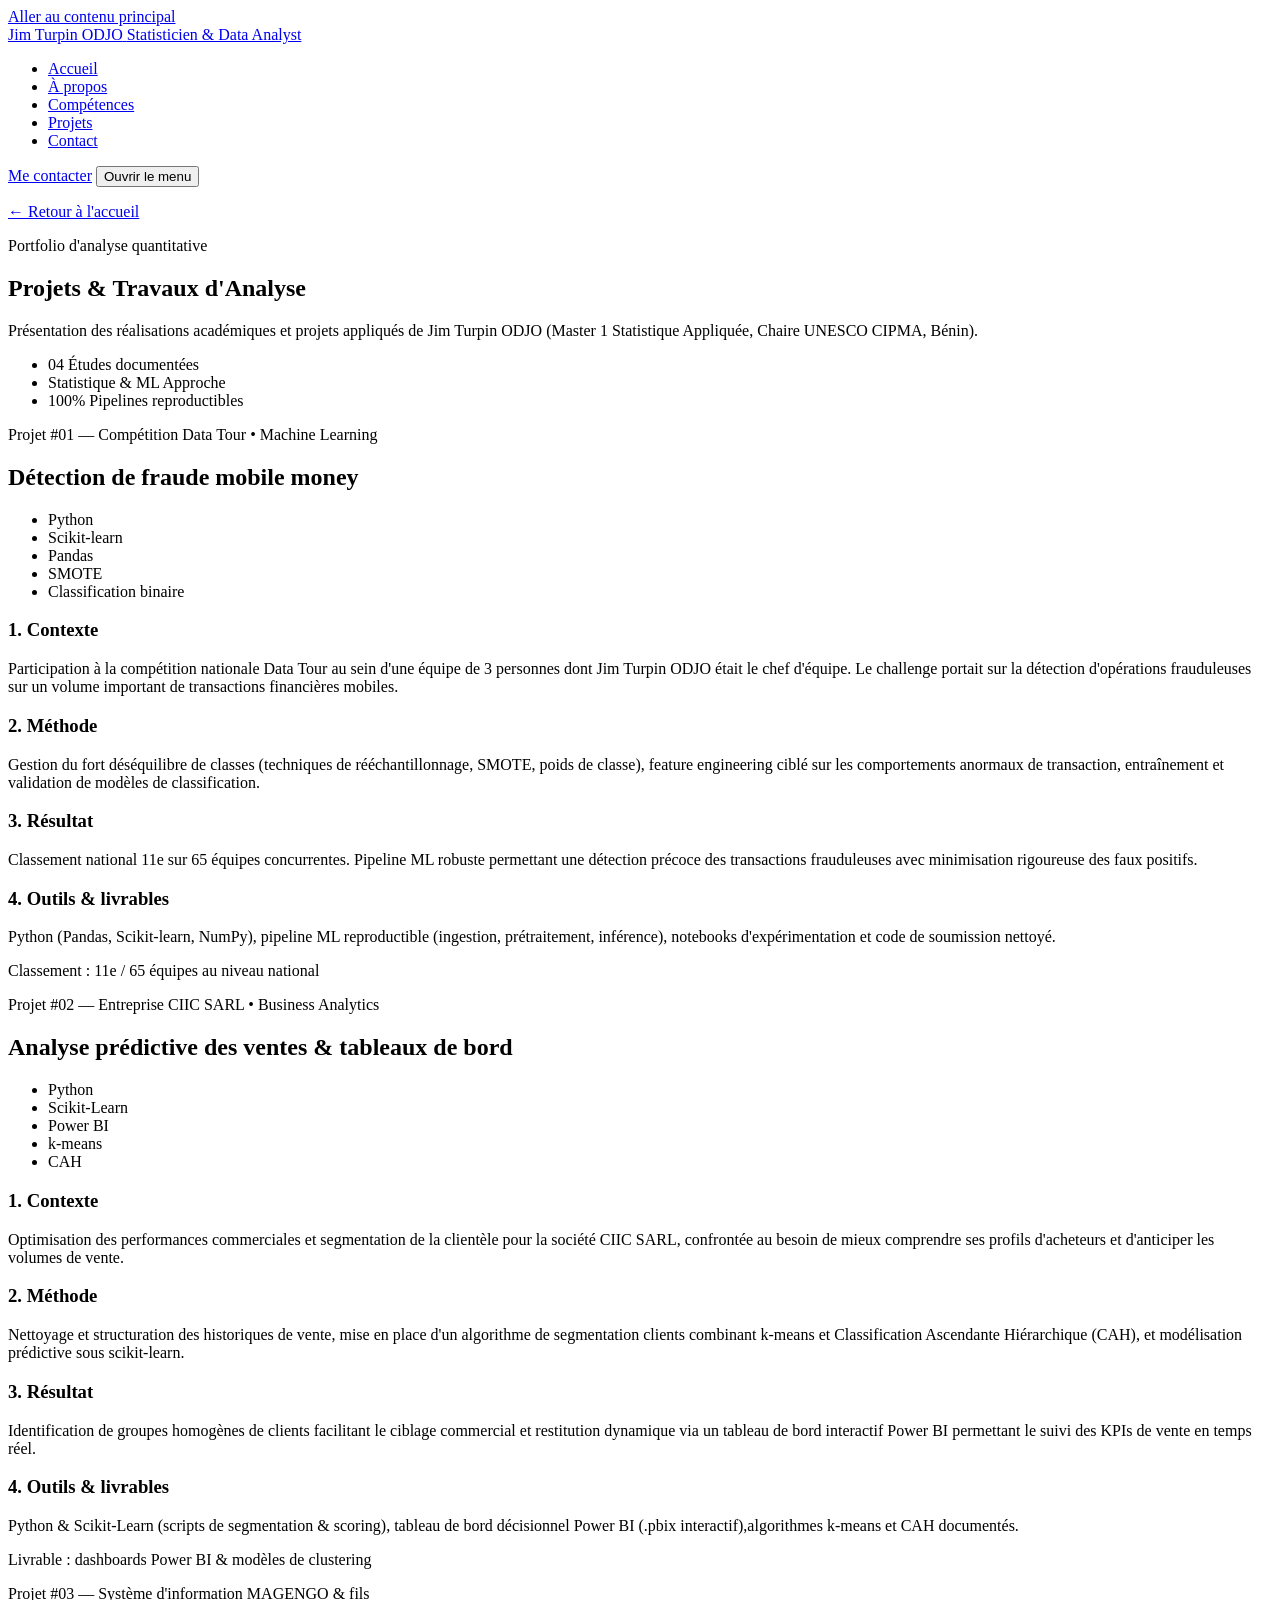
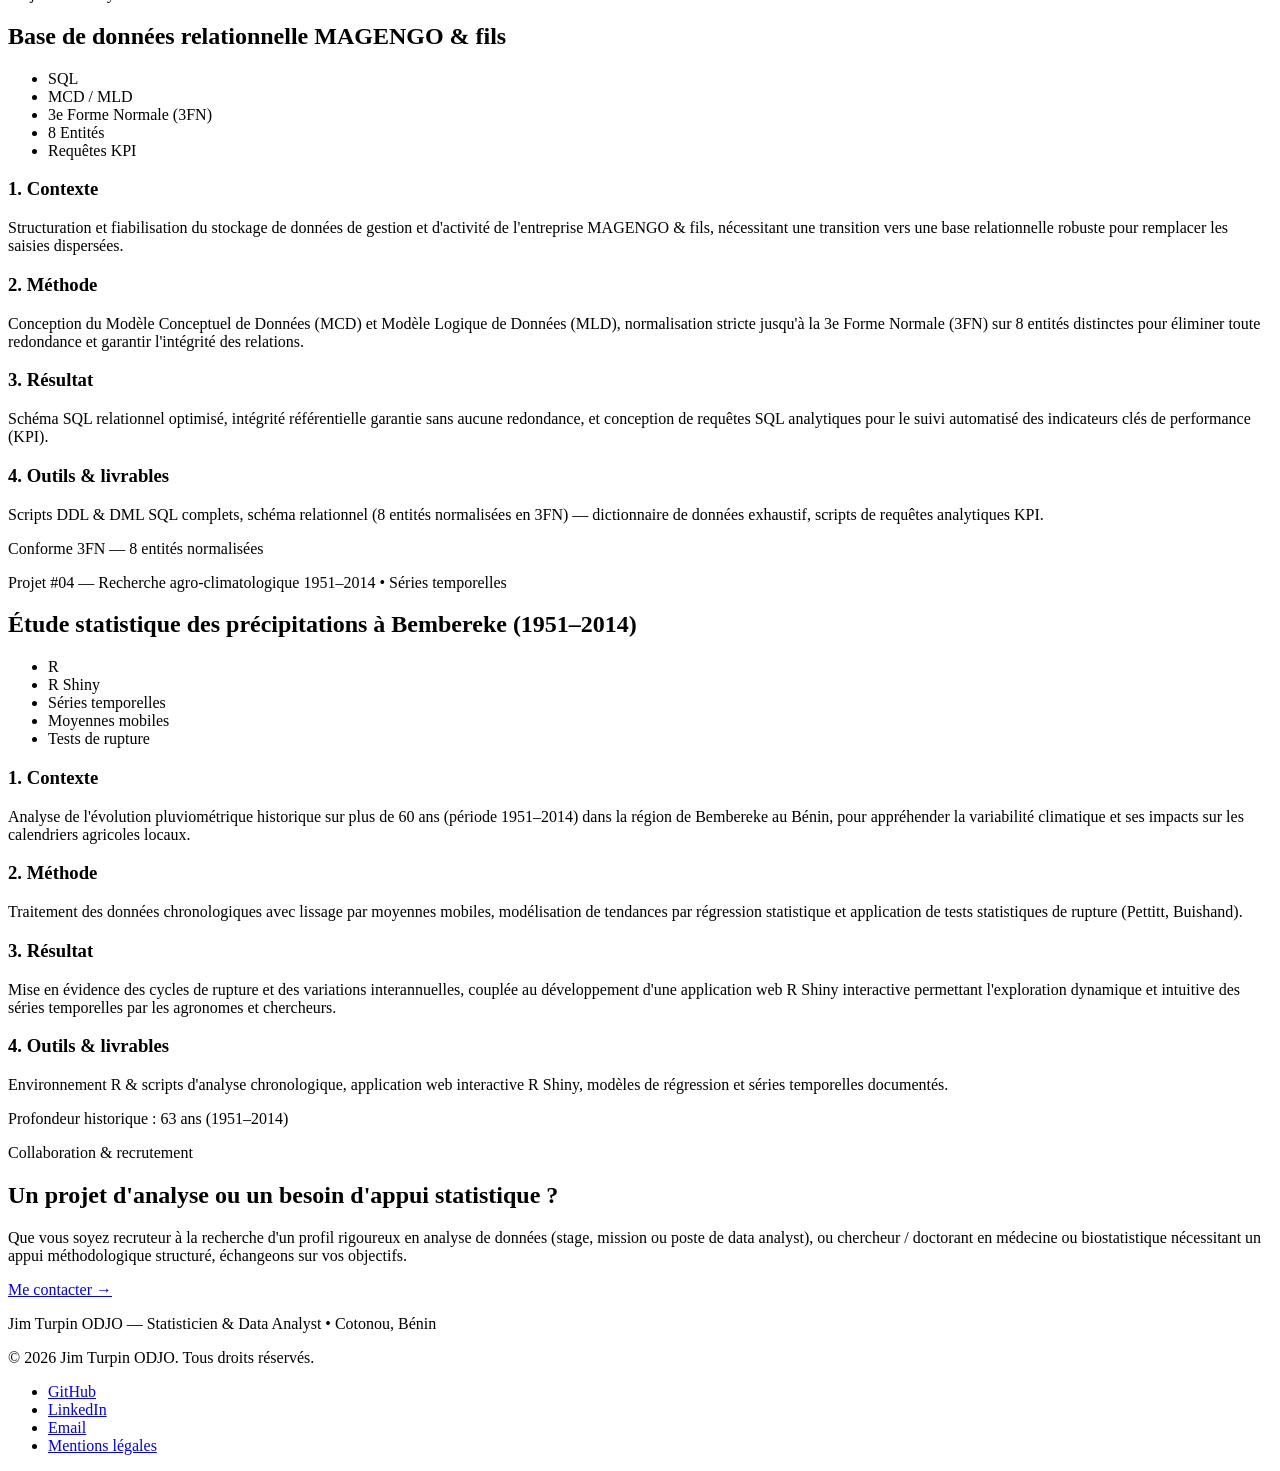
==== projects.html @ afb42522 "Add files via upload" ====
<!DOCTYPE html>
<html lang="fr">
<head>
  <meta charset="UTF-8">
  <meta name="viewport" content="width=device-width, initial-scale=1.0">
  <title>Projets &amp; Travaux d'Analyse — Jim Turpin ODJO</title>
  <meta name="description" content="Détail des projets de statistique et data analyse de Jim Turpin ODJO : détection de fraude, analyse prédictive, bases de données, séries temporelles.">
  <link rel="stylesheet" href="css/style.css">
</head>
<body>

  <a class="skip-link" href="#main">Aller au contenu principal</a>

  <!-- ===================== HEADER ===================== -->
  <header class="site-header">
    <div class="nav-wrap">
      <a class="logo" href="index.html">
        <span class="logo__name">Jim Turpin ODJO</span>
        <span class="logo__tag">Statisticien &amp; Data Analyst</span>
      </a>

      <nav class="nav" aria-label="Navigation principale">
        <ul class="nav__list">
          <li><a href="index.html#accueil">Accueil</a></li>
          <li><a href="index.html#apropos">À propos</a></li>
          <li><a href="index.html#competences">Compétences</a></li>
          <li><a href="projects.html" aria-current="page">Projets</a></li>
          <li><a href="index.html#contact">Contact</a></li>
        </ul>
      </nav>

      <a class="btn btn-primary btn-header" href="index.html#contact">Me contacter</a>

      <button class="nav-toggle" type="button" aria-expanded="false" aria-controls="nav-mobile">
        <span class="sr-only">Ouvrir le menu</span>
        <span class="nav-toggle__bar" aria-hidden="true"></span>
      </button>
    </div>

    <nav id="nav-mobile" class="nav-mobile" aria-label="Navigation mobile" hidden>
      <ul>
        <li><a href="index.html#accueil">Accueil</a></li>
        <li><a href="index.html#apropos">À propos</a></li>
        <li><a href="index.html#competences">Compétences</a></li>
        <li><a href="projects.html">Projets</a></li>
        <li><a href="index.html#contact">Contact</a></li>
      </ul>
    </nav>
  </header>

  <main id="main">
    <p class="breadcrumb"><a href="index.html">← Retour à l'accueil</a></p>

    <section class="section" aria-labelledby="page-title">
      <div class="section__head">
        <p class="eyebrow">Portfolio d'analyse quantitative</p>
        <h1 id="page-title">Projets &amp; Travaux d'Analyse</h1>
        <p class="page-lead">
          Présentation des réalisations académiques et projets appliqués de Jim Turpin ODJO
          (Master 1 Statistique Appliquée, Chaire UNESCO CIPMA, Bénin).
        </p>
      </div>

      <ul class="stats-strip">
        <li><span class="stats-strip__value">04</span> Études documentées</li>
        <li><span class="stats-strip__value">Statistique &amp; ML</span> Approche</li>
        <li><span class="stats-strip__value">100%</span> Pipelines reproductibles</li>
      </ul>

      <article id="projet-01" class="project-detail">
        <p class="project-detail__meta">Projet #01 — Compétition <span>Data Tour</span> • Machine Learning</p>
        <h2>Détection de fraude mobile money</h2>
        <ul class="tag-list">
          <li>Python</li><li>Scikit-learn</li><li>Pandas</li><li>SMOTE</li><li>Classification binaire</li>
        </ul>

        <div class="project-detail__grid">
          <div>
            <h3>1. Contexte</h3>
            <p>
              Participation à la compétition nationale Data Tour au sein d'une équipe de 3 personnes
              dont Jim Turpin ODJO était le chef d'équipe. Le challenge portait sur la détection
              d'opérations frauduleuses sur un volume important de transactions financières mobiles.
            </p>
          </div>
          <div>
            <h3>2. Méthode</h3>
            <p>
              Gestion du fort déséquilibre de classes (techniques de rééchantillonnage, SMOTE, poids
              de classe), feature engineering ciblé sur les comportements anormaux de transaction,
              entraînement et validation de modèles de classification.
            </p>
          </div>
          <div>
            <h3>3. Résultat</h3>
            <p>
              Classement national 11e sur 65 équipes concurrentes. Pipeline ML robuste permettant une
              détection précoce des transactions frauduleuses avec minimisation rigoureuse des faux positifs.
            </p>
          </div>
          <div>
            <h3>4. Outils &amp; livrables</h3>
            <p>
              Python (Pandas, Scikit-learn, NumPy), pipeline ML reproductible (ingestion, prétraitement,
              inférence), notebooks d'expérimentation et code de soumission nettoyé.
            </p>
          </div>
        </div>
        <p class="project-detail__stat">Classement : 11e / 65 équipes au niveau national</p>
      </article>

      <article id="projet-02" class="project-detail">
        <p class="project-detail__meta">Projet #02 — Entreprise <span>CIIC SARL</span> • Business Analytics</p>
        <h2>Analyse prédictive des ventes &amp; tableaux de bord</h2>
        <ul class="tag-list">
          <li>Python</li><li>Scikit-Learn</li><li>Power BI</li><li>k-means</li><li>CAH</li>
        </ul>

        <div class="project-detail__grid">
          <div>
            <h3>1. Contexte</h3>
            <p>
              Optimisation des performances commerciales et segmentation de la clientèle pour la société
              CIIC SARL, confrontée au besoin de mieux comprendre ses profils d'acheteurs et d'anticiper
              les volumes de vente.
            </p>
          </div>
          <div>
            <h3>2. Méthode</h3>
            <p>
              Nettoyage et structuration des historiques de vente, mise en place d'un algorithme de
              segmentation clients combinant k-means et Classification Ascendante Hiérarchique (CAH),
              et modélisation prédictive sous scikit-learn.
            </p>
          </div>
          <div>
            <h3>3. Résultat</h3>
            <p>
              Identification de groupes homogènes de clients facilitant le ciblage commercial et
              restitution dynamique via un tableau de bord interactif Power BI permettant le suivi
              des KPIs de vente en temps réel.
            </p>
          </div>
          <div>
            <h3>4. Outils &amp; livrables</h3>
            <p>
              Python &amp; Scikit-Learn (scripts de segmentation &amp; scoring), tableau de bord
              décisionnel Power BI (.pbix interactif),algorithmes k-means et CAH documentés.
            </p>
          </div>
        </div>
        <p class="project-detail__stat">Livrable : dashboards Power BI &amp; modèles de clustering</p>
      </article>

      <article id="projet-03" class="project-detail">
        <p class="project-detail__meta">Projet #03 — Système d'information <span>MAGENGO &amp; fils</span></p>
        <h2>Base de données relationnelle MAGENGO &amp; fils</h2>
        <ul class="tag-list">
          <li>SQL</li><li>MCD / MLD</li><li>3e Forme Normale (3FN)</li><li>8 Entités</li><li>Requêtes KPI</li>
        </ul>

        <div class="project-detail__grid">
          <div>
            <h3>1. Contexte</h3>
            <p>
              Structuration et fiabilisation du stockage de données de gestion et d'activité de
              l'entreprise MAGENGO &amp; fils, nécessitant une transition vers une base relationnelle
              robuste pour remplacer les saisies dispersées.
            </p>
          </div>
          <div>
            <h3>2. Méthode</h3>
            <p>
              Conception du Modèle Conceptuel de Données (MCD) et Modèle Logique de Données (MLD),
              normalisation stricte jusqu'à la 3e Forme Normale (3FN) sur 8 entités distinctes pour
              éliminer toute redondance et garantir l'intégrité des relations.
            </p>
          </div>
          <div>
            <h3>3. Résultat</h3>
            <p>
              Schéma SQL relationnel optimisé, intégrité référentielle garantie sans aucune redondance,
              et conception de requêtes SQL analytiques pour le suivi automatisé des indicateurs clés
              de performance (KPI).
            </p>
          </div>
          <div>
            <h3>4. Outils &amp; livrables</h3>
            <p>
              Scripts DDL &amp; DML SQL complets, schéma relationnel (8 entités normalisées en 3FN)
              — dictionnaire de données exhaustif, scripts de requêtes analytiques KPI.
            </p>
          </div>
        </div>
        <p class="project-detail__stat">Conforme 3FN — 8 entités normalisées</p>
      </article>

      <article id="projet-04" class="project-detail">
        <p class="project-detail__meta">Projet #04 — Recherche agro-climatologique <span>1951–2014</span> • Séries temporelles</p>
        <h2>Étude statistique des précipitations à Bembereke (1951–2014)</h2>
        <ul class="tag-list">
          <li>R</li><li>R Shiny</li><li>Séries temporelles</li><li>Moyennes mobiles</li><li>Tests de rupture</li>
        </ul>

        <div class="project-detail__grid">
          <div>
            <h3>1. Contexte</h3>
            <p>
              Analyse de l'évolution pluviométrique historique sur plus de 60 ans (période 1951–2014)
              dans la région de Bembereke au Bénin, pour appréhender la variabilité climatique et ses
              impacts sur les calendriers agricoles locaux.
            </p>
          </div>
          <div>
            <h3>2. Méthode</h3>
            <p>
              Traitement des données chronologiques avec lissage par moyennes mobiles, modélisation
              de tendances par régression statistique et application de tests statistiques de rupture
              (Pettitt, Buishand).
            </p>
          </div>
          <div>
            <h3>3. Résultat</h3>
            <p>
              Mise en évidence des cycles de rupture et des variations interannuelles, couplée au
              développement d'une application web R Shiny interactive permettant l'exploration
              dynamique et intuitive des séries temporelles par les agronomes et chercheurs.
            </p>
          </div>
          <div>
            <h3>4. Outils &amp; livrables</h3>
            <p>
              Environnement R &amp; scripts d'analyse chronologique, application web interactive
              R Shiny, modèles de régression et séries temporelles documentés.
            </p>
          </div>
        </div>
        <p class="project-detail__stat">Profondeur historique : 63 ans (1951–2014)</p>
      </article>

      <div class="cta-banner">
        <div>
          <p class="eyebrow">Collaboration &amp; recrutement</p>
          <h2>Un projet d'analyse ou un besoin d'appui statistique ?</h2>
          <p>
            Que vous soyez recruteur à la recherche d'un profil rigoureux en analyse de données
            (stage, mission ou poste de data analyst), ou chercheur / doctorant en médecine ou
            biostatistique nécessitant un appui méthodologique structuré, échangeons sur vos objectifs.
          </p>
        </div>
        <a class="btn btn-primary" href="index.html#contact">Me contacter →</a>
      </div>
    </section>
  </main>

  <!-- ===================== FOOTER ===================== -->
  <footer class="site-footer">
    <p>Jim Turpin ODJO — Statisticien &amp; Data Analyst • Cotonou, Bénin</p>
    <p class="site-footer__legal">© 2026 Jim Turpin ODJO. Tous droits réservés.</p>
    <ul class="site-footer__links">
      <li><a href="https://github.com/Jim007J" target="_blank" rel="noopener">GitHub</a></li>
      <li><a href="https://www.linkedin.com/in/jim-turpin-odjo-01718b300" target="_blank" rel="noopener">LinkedIn</a></li>
      <li><a href="mailto:odjoturpano@gmail.com">Email</a></li>
      <li><a href="#">Mentions légales</a></li>
    </ul>
  </footer>

  <script src="js/app.js"></script>
</body>
</html>
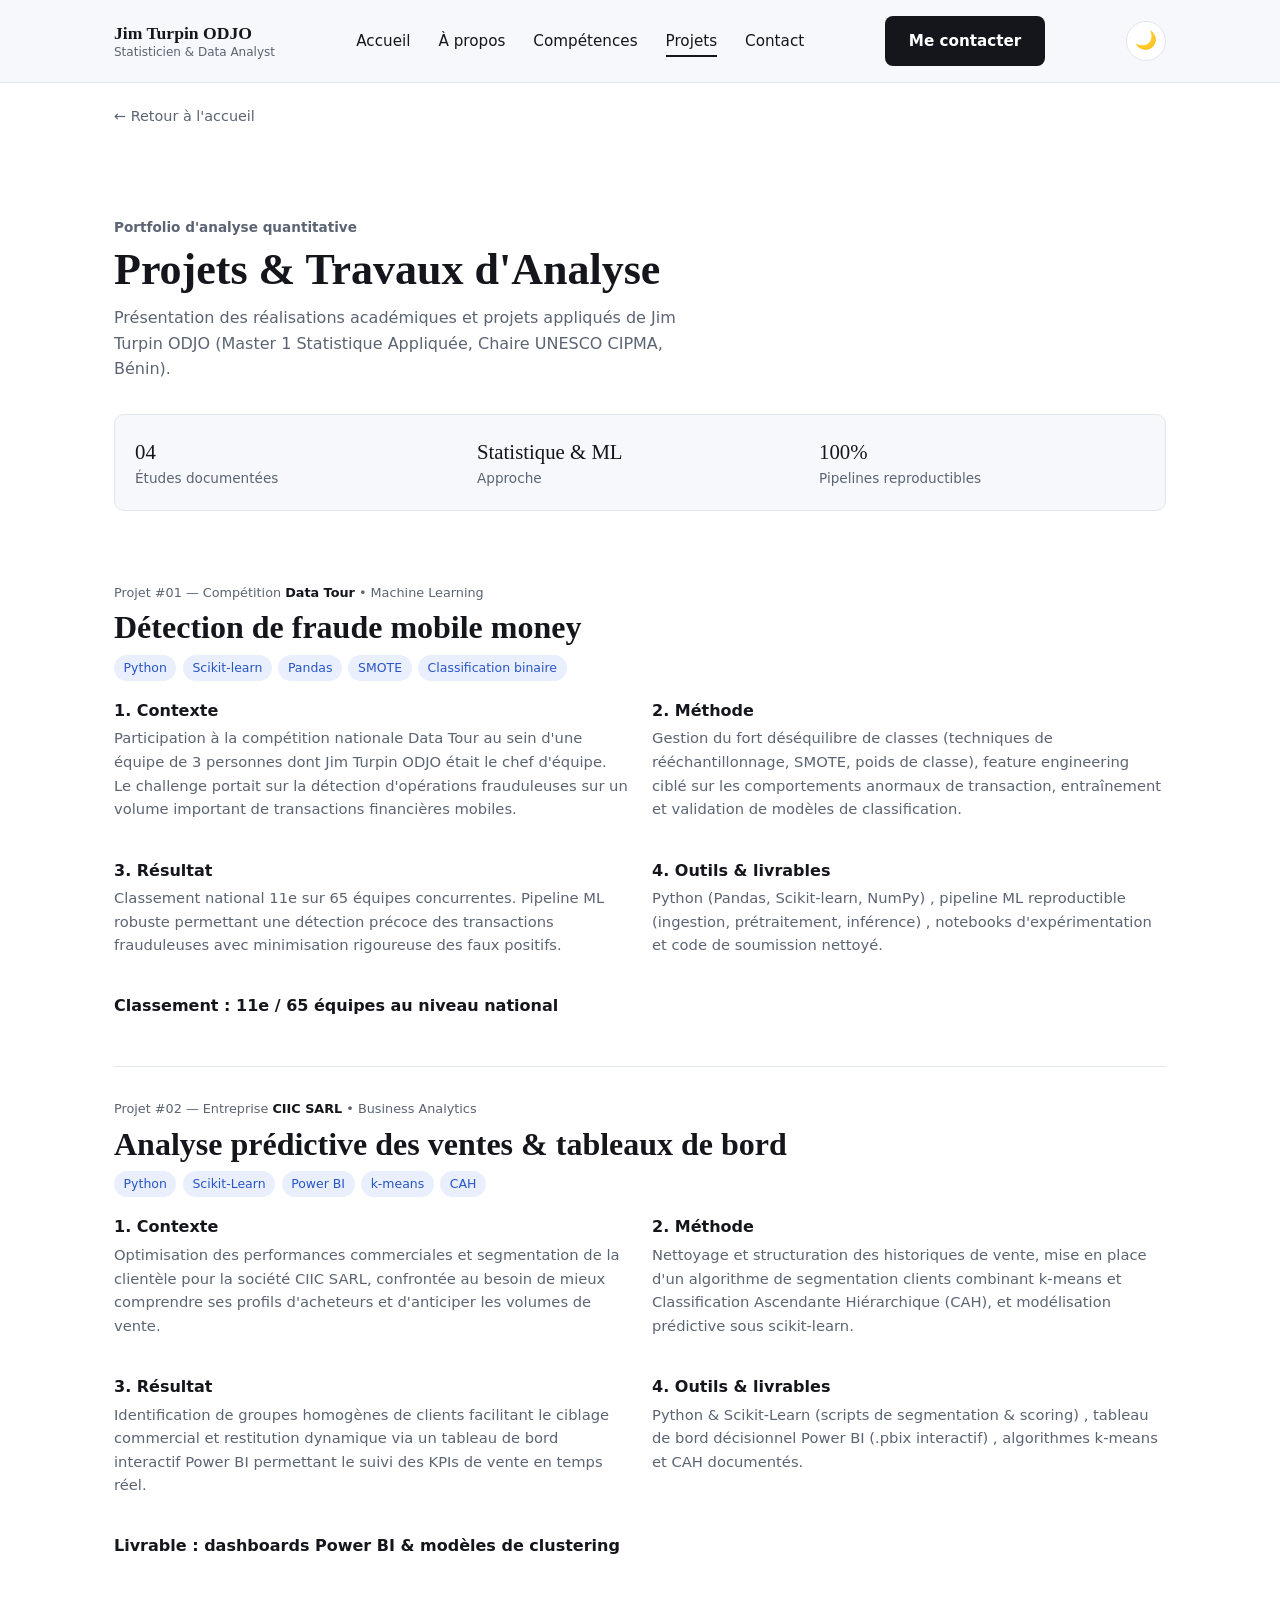
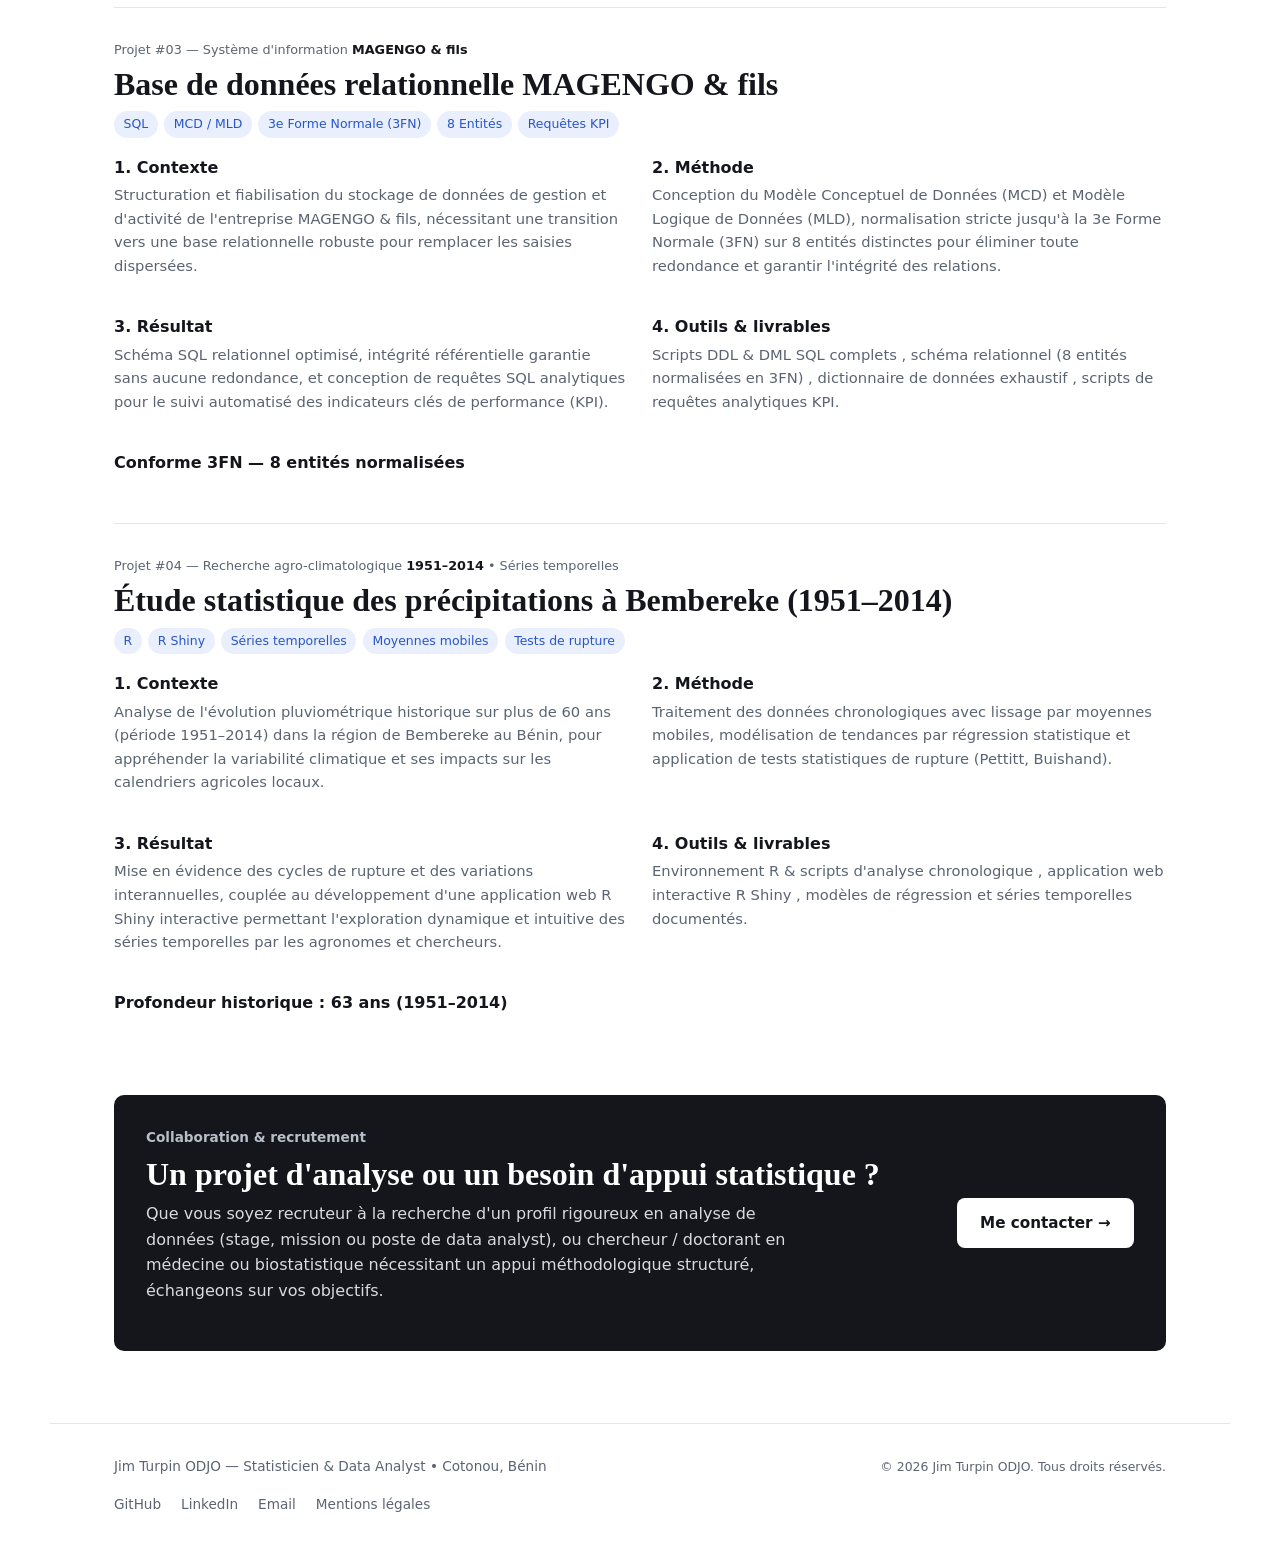
==== commit 9181c531: "Add theme toggle and back-to-top button Added theme toggle button and back-to-top button to the page" ====
--- a/projects.html
+++ b/projects.html
@@ -31,6 +31,11 @@
 
       <a class="btn btn-primary btn-header" href="index.html#contact">Me contacter</a>
 
+      <button id="theme-toggle" class="theme-toggle" type="button" aria-pressed="false">
+        <span class="theme-toggle__icon" aria-hidden="true">🌙</span>
+        <span class="sr-only">Activer le thème sombre</span>
+      </button>
+
       <button class="nav-toggle" type="button" aria-expanded="false" aria-controls="nav-mobile">
         <span class="sr-only">Ouvrir le menu</span>
         <span class="nav-toggle__bar" aria-hidden="true"></span>
@@ -101,8 +106,8 @@
           <div>
             <h3>4. Outils &amp; livrables</h3>
             <p>
-              Python (Pandas, Scikit-learn, NumPy), pipeline ML reproductible (ingestion, prétraitement,
-              inférence), notebooks d'expérimentation et code de soumission nettoyé.
+              Python (Pandas, Scikit-learn, NumPy) , pipeline ML reproductible (ingestion, prétraitement,
+              inférence) , notebooks d'expérimentation et code de soumission nettoyé.
             </p>
           </div>
         </div>
@@ -144,8 +149,8 @@
           <div>
             <h3>4. Outils &amp; livrables</h3>
             <p>
-              Python &amp; Scikit-Learn (scripts de segmentation &amp; scoring), tableau de bord
-              décisionnel Power BI (.pbix interactif),algorithmes k-means et CAH documentés.
+              Python &amp; Scikit-Learn (scripts de segmentation &amp; scoring) , tableau de bord
+              décisionnel Power BI (.pbix interactif) , algorithmes k-means et CAH documentés.
             </p>
           </div>
         </div>
@@ -187,8 +192,8 @@
           <div>
             <h3>4. Outils &amp; livrables</h3>
             <p>
-              Scripts DDL &amp; DML SQL complets, schéma relationnel (8 entités normalisées en 3FN)
-              — dictionnaire de données exhaustif, scripts de requêtes analytiques KPI.
+              Scripts DDL &amp; DML SQL complets , schéma relationnel (8 entités normalisées en 3FN)
+              , dictionnaire de données exhaustif ,  scripts de requêtes analytiques KPI.
             </p>
           </div>
         </div>
@@ -230,8 +235,8 @@
           <div>
             <h3>4. Outils &amp; livrables</h3>
             <p>
-              Environnement R &amp; scripts d'analyse chronologique, application web interactive
-              R Shiny, modèles de régression et séries temporelles documentés.
+              Environnement R &amp; scripts d'analyse chronologique , application web interactive
+              R Shiny ,  modèles de régression et séries temporelles documentés.
             </p>
           </div>
         </div>
@@ -265,6 +270,10 @@
     </ul>
   </footer>
 
+  <button id="back-to-top" class="back-to-top" type="button" aria-label="Revenir en haut de la page" hidden>
+    <span aria-hidden="true">↑</span>
+  </button>
+
   <script src="js/app.js"></script>
 </body>
 </html>
--- a/css/style.css
+++ b/css/style.css
@@ -0,0 +1,637 @@
+/* =====================================================================
+   style.css — Portfolio Jim Turpin ODJO
+   Étape 5 : CSS3 & responsive
+   Polices système uniquement (zéro requête externe — écoconception).
+   Breakpoints testés : 360×640, 768×1024, desktop.
+   ===================================================================== */
+
+/* ---------- 1. Design tokens ---------- */
+:root {
+  /* Couleurs */
+  --color-bg: #f6f8fc;
+  --color-surface: #ffffff;
+  --color-ink: #14161c;
+  --color-ink-muted: #5b6472;
+  --color-border: #e1e6ef;
+  --color-accent: #2856c7;
+  --color-accent-tint: #e9effc;
+  --color-error: #b3261e;
+  --color-cta-bg: #14161c;
+  --color-cta-text: #ffffff;
+  --color-cta-bg-hover: #000000;
+
+  /* Typographie : serif pour les titres, système sans-serif pour le reste */
+  --font-serif: Georgia, "Times New Roman", Times, serif;
+  --font-sans: system-ui, -apple-system, "Segoe UI", Roboto, Helvetica, Arial, sans-serif;
+
+  /* Échelle */
+  --step-h1: clamp(2rem, 1.5rem + 2vw, 2.75rem);
+  --step-h2: clamp(1.5rem, 1.3rem + 1vw, 2rem);
+  --step-h3: 1.2rem;
+
+  /* Layout */
+  --content-max: 1180px;
+  --gutter: 5%;
+  --radius: 10px;
+  --transition: 150ms ease;
+}
+
+@media (prefers-reduced-motion: reduce) {
+  * { animation: none !important; transition: none !important; scroll-behavior: auto !important; }
+}
+
+/* ---------- 1bis. Thème sombre ---------- */
+:root[data-theme="dark"] {
+  --color-bg: #14161c;
+  --color-surface: #1c1f27;
+  --color-ink: #f2f3f6;
+  --color-ink-muted: #9aa3b2;
+  --color-border: #2e323d;
+  --color-accent: #6f95e8;
+  --color-accent-tint: #232b42;
+  --color-cta-bg: #f2f3f6;
+  --color-cta-text: #14161c;
+  --color-cta-bg-hover: #ffffff;
+}
+:root[data-theme="dark"] .hero__photo { border-color: var(--color-surface); }
+:root[data-theme="dark"] .cta-banner { background: #0b0c10; }
+:root[data-theme="dark"] .cta-banner .btn-primary { background: var(--color-cta-bg); color: var(--color-cta-text); }
+
+/* ---------- 2. Reset ---------- */
+*, *::before, *::after { box-sizing: border-box; }
+html { scroll-behavior: smooth; }
+body {
+  margin: 0;
+  font-family: var(--font-sans);
+  font-size: 1rem;
+  line-height: 1.6;
+  color: var(--color-ink);
+  background: var(--color-surface);
+  -webkit-font-smoothing: antialiased;
+}
+img { max-width: 100%; height: auto; display: block; }
+ul { margin: 0; }
+a { color: inherit; }
+button { font-family: inherit; }
+
+h1, h2, h3 {
+  font-family: var(--font-serif);
+  font-weight: 700;
+  line-height: 1.2;
+  margin: 0 0 0.5rem;
+}
+h1 { font-size: var(--step-h1); }
+h2 { font-size: var(--step-h2); }
+h3 { font-size: var(--step-h3); margin-bottom: 0.4rem; }
+p { max-width: 65ch; margin: 0 0 1rem; }
+
+/* ---------- 3. Accessibilité ---------- */
+.skip-link {
+  position: absolute;
+  left: -9999px;
+  top: 0;
+  background: var(--color-ink);
+  color: #fff;
+  padding: 0.7rem 1.2rem;
+  z-index: 200;
+  border-radius: 0 0 6px 0;
+}
+.skip-link:focus { left: 0; }
+
+.sr-only {
+  position: absolute;
+  width: 1px; height: 1px;
+  padding: 0; margin: -1px;
+  overflow: hidden;
+  clip: rect(0 0 0 0);
+  white-space: nowrap;
+  border: 0;
+}
+
+a:focus-visible,
+button:focus-visible,
+input:focus-visible,
+select:focus-visible,
+textarea:focus-visible {
+  outline: 3px solid var(--color-accent);
+  outline-offset: 2px;
+}
+
+/* ---------- 4. Layout utilitaire ---------- */
+.section,
+.site-header .nav-wrap,
+.site-header .topbar,
+.site-footer,
+main > .breadcrumb {
+  max-width: var(--content-max);
+  margin-inline: auto;
+  padding-inline: var(--gutter);
+}
+
+.section { padding-block: 3.5rem; }
+.section--tint { background: var(--color-bg); }
+.section--tint + .section--tint { padding-top: 0; }
+
+.section__head { max-width: 60ch; margin-bottom: 2rem; }
+
+.eyebrow {
+  font-size: 0.85rem;
+  color: var(--color-ink-muted);
+  margin: 0 0 0.35rem;
+  font-weight: 600;
+}
+
+/* ---------- 5. Header & navigation ---------- */
+.site-header {
+  background: var(--color-bg);
+  border-bottom: 1px solid var(--color-border);
+  position: sticky;
+  top: 0;
+  z-index: 50;
+}
+
+.topbar {
+  display: flex;
+  justify-content: space-between;
+  gap: 1rem;
+  padding-block: 0.5rem;
+  font-size: 0.8rem;
+  color: var(--color-ink-muted);
+  border-bottom: 1px solid var(--color-border);
+  flex-wrap: wrap;
+}
+.topbar__status { display: flex; align-items: center; gap: 0.4rem; margin: 0; }
+.dot {
+  width: 8px; height: 8px; border-radius: 50%;
+  background: #2fa84f; display: inline-block;
+}
+
+.nav-wrap {
+  display: flex;
+  align-items: center;
+  justify-content: space-between;
+  gap: 1.5rem;
+  padding-block: 1rem;
+}
+
+.logo { text-decoration: none; line-height: 1.2; }
+.logo__name { display: block; font-family: var(--font-serif); font-weight: 700; font-size: 1.1rem; }
+.logo__tag { display: block; font-size: 0.75rem; color: var(--color-ink-muted); }
+
+.nav__list {
+  display: flex;
+  gap: 1.75rem;
+  list-style: none;
+  padding: 0;
+  margin: 0;
+  font-size: 0.95rem;
+}
+.nav__list a { text-decoration: none; padding: 0.3rem 0; border-bottom: 2px solid transparent; }
+.nav__list a:hover,
+.nav__list a[aria-current="page"] { border-color: var(--color-ink); }
+
+.nav-toggle {
+  display: none;
+  background: none;
+  border: 1px solid var(--color-border);
+  border-radius: 6px;
+  width: 40px; height: 40px;
+  position: relative;
+  cursor: pointer;
+}
+.nav-toggle__bar {
+  position: absolute;
+  left: 10px; right: 10px;
+  top: 19px;
+  height: 2px;
+  background: var(--color-ink);
+}
+.nav-toggle__bar::before,
+.nav-toggle__bar::after {
+  content: "";
+  position: absolute;
+  left: 0; right: 0;
+  height: 2px;
+  background: var(--color-ink);
+}
+.nav-toggle__bar::before { top: -6px; }
+.nav-toggle__bar::after { top: 6px; }
+
+.nav-toggle.is-open .nav-toggle__bar { background: transparent; }
+.nav-toggle.is-open .nav-toggle__bar::before { top: 0; transform: rotate(45deg); }
+.nav-toggle.is-open .nav-toggle__bar::after { top: 0; transform: rotate(-45deg); }
+
+.nav-mobile { padding-block: 0.5rem 1rem; }
+.nav-mobile[hidden] { display: none; }
+.nav-mobile ul { list-style: none; padding: 0 var(--gutter); display: flex; flex-direction: column; gap: 0.25rem; }
+.nav-mobile a { display: block; padding: 0.6rem 0; text-decoration: none; border-bottom: 1px solid var(--color-border); }
+
+/* ---------- 6. Boutons ---------- */
+.btn {
+  display: inline-flex;
+  align-items: center;
+  gap: 0.4rem;
+  padding: 0.75rem 1.4rem;
+  border-radius: 8px;
+  text-decoration: none;
+  font-size: 0.95rem;
+  font-weight: 600;
+  border: 1px solid transparent;
+  cursor: pointer;
+  transition: transform var(--transition), background var(--transition);
+}
+.btn:hover { transform: translateY(-1px); }
+
+.btn-primary, .btn-dark {
+  background: var(--color-cta-bg);
+  color: var(--color-cta-text);
+}
+.btn-primary:hover, .btn-dark:hover { background: var(--color-cta-bg-hover); }
+
+.btn-secondary {
+  background: transparent;
+  color: var(--color-ink);
+  border-color: var(--color-ink);
+}
+.btn-secondary:hover { background: var(--color-ink); color: #fff; }
+
+.btn-header { display: none; }
+
+.theme-toggle {
+  display: inline-flex;
+  align-items: center;
+  justify-content: center;
+  width: 40px; height: 40px;
+  border-radius: 50%;
+  border: 1px solid var(--color-border);
+  background: var(--color-surface);
+  cursor: pointer;
+  font-size: 1.1rem;
+  line-height: 1;
+  transition: transform var(--transition), background var(--transition);
+}
+.theme-toggle:hover { transform: translateY(-1px); }
+
+.back-to-top {
+  position: fixed;
+  right: 1.25rem;
+  bottom: 1.25rem;
+  z-index: 60;
+  width: 46px; height: 46px;
+  border-radius: 50%;
+  border: 1px solid var(--color-border);
+  background: var(--color-cta-bg);
+  color: var(--color-cta-text);
+  font-size: 1.2rem;
+  cursor: pointer;
+  opacity: 0;
+  transform: translateY(10px);
+  pointer-events: none;
+  transition: opacity var(--transition), transform var(--transition), background var(--transition);
+}
+.back-to-top.is-visible {
+  opacity: 1;
+  transform: translateY(0);
+  pointer-events: auto;
+}
+.back-to-top:hover { background: var(--color-cta-bg-hover); }
+.back-to-top[hidden] { display: none; }
+.btn-small { padding: 0.5rem 1rem; font-size: 0.85rem; }
+.btn-submit { width: 100%; justify-content: center; }
+
+/* ---------- 7. Hero / Accueil ---------- */
+.hero {
+  display: flex;
+  flex-direction: column-reverse;
+  gap: 2rem;
+  padding-block: 2.5rem 3.5rem;
+  max-width: var(--content-max);
+  margin-inline: auto;
+  padding-inline: var(--gutter);
+}
+.hero__media { display: flex; justify-content: center; }
+.hero__photo {
+  border-radius: 50%;
+  border: 6px solid var(--color-surface);
+  box-shadow: 0 0 0 1px var(--color-border);
+  width: 160px; height: 160px;
+  object-fit: cover;
+}
+.hero__lead { color: var(--color-ink-muted); max-width: 60ch; }
+.hero__actions { display: flex; gap: 1rem; flex-wrap: wrap; margin-top: 1.5rem; }
+
+/* ---------- 8. À propos ---------- */
+.apropos__grid {
+  display: grid;
+  gap: 2rem;
+  grid-template-columns: 1fr;
+}
+.apropos__figure {
+  background: var(--color-surface);
+  border: 1px solid var(--color-border);
+  border-radius: var(--radius);
+  padding: 1.25rem;
+}
+.apropos__figure-caption {
+  font-size: 0.8rem;
+  color: var(--color-ink-muted);
+  margin-bottom: 0.75rem;
+}
+.apropos__figure-footer {
+  font-size: 0.8rem;
+  color: var(--color-ink-muted);
+  margin: 0.75rem 0 0;
+  display: flex;
+  align-items: center;
+  gap: 0.4rem;
+}
+.bell-curve { width: 100%; height: auto; color: var(--color-accent); }
+.bell-curve__label { font-size: 8px; fill: var(--color-ink-muted); font-family: var(--font-sans); }
+
+/* ---------- 9. Compétences ---------- */
+.skills-grid {
+  list-style: none;
+  display: grid;
+  gap: 1.25rem;
+  grid-template-columns: 1fr;
+  padding: 0;
+}
+.skill-card {
+  background: var(--color-surface);
+  border: 1px solid var(--color-border);
+  border-radius: var(--radius);
+  padding: 1.25rem;
+}
+.skill-card__domain {
+  font-size: 0.75rem;
+  color: var(--color-ink-muted);
+  margin: 0 0 0.5rem;
+}
+.skill-card__level {
+  display: inline-block;
+  font-size: 0.8rem;
+  font-weight: 600;
+  color: var(--color-accent);
+  background: var(--color-accent-tint);
+  padding: 0.15rem 0.6rem;
+  border-radius: 999px;
+  margin: 0 0 0.6rem;
+}
+.skill-card__desc { font-size: 0.9rem; color: var(--color-ink-muted); margin-bottom: 0.75rem; }
+.skill-card__usage {
+  font-size: 0.8rem;
+  color: var(--color-ink-muted);
+  border-top: 1px solid var(--color-border);
+  padding-top: 0.6rem;
+  margin: 0;
+}
+
+/* ---------- 10. Projets (cartes accueil + page détail) ---------- */
+.projects-grid {
+  list-style: none;
+  display: grid;
+  gap: 1.25rem;
+  grid-template-columns: 1fr;
+  padding: 0;
+}
+.project-card {
+  background: var(--color-surface);
+  border: 1px solid var(--color-border);
+  border-radius: var(--radius);
+  padding: 1.25rem;
+  display: flex;
+  flex-direction: column;
+}
+.project-card__meta {
+  font-size: 0.75rem;
+  color: var(--color-ink-muted);
+  margin: 0 0 0.4rem;
+}
+.project-card__meta span { color: var(--color-ink); font-weight: 600; }
+.project-card__desc { color: var(--color-ink-muted); font-size: 0.92rem; }
+
+.tag-list {
+  list-style: none;
+  display: flex;
+  flex-wrap: wrap;
+  gap: 0.4rem;
+  padding: 0;
+  margin: 0.5rem 0 1rem;
+}
+.tag-list li {
+  font-size: 0.78rem;
+  background: var(--color-accent-tint);
+  color: var(--color-accent);
+  padding: 0.2rem 0.6rem;
+  border-radius: 999px;
+}
+
+.project-card__foot {
+  margin-top: auto;
+  display: flex;
+  align-items: center;
+  justify-content: space-between;
+  gap: 1rem;
+  padding-top: 0.75rem;
+  border-top: 1px solid var(--color-border);
+}
+.project-card__stat { font-size: 0.8rem; color: var(--color-ink-muted); font-weight: 600; }
+
+.projects-more { margin-top: 1.5rem; }
+.projects-more a { font-weight: 600; text-decoration: none; }
+.projects-more a:hover { text-decoration: underline; }
+
+/* Page projects.html */
+.breadcrumb { padding-block: 1.25rem 0; }
+.breadcrumb a { text-decoration: none; font-size: 0.9rem; color: var(--color-ink-muted); }
+.breadcrumb a:hover { color: var(--color-ink); }
+
+.page-lead { color: var(--color-ink-muted); }
+
+.stats-strip {
+  list-style: none;
+  display: grid;
+  grid-template-columns: repeat(auto-fit, minmax(150px, 1fr));
+  gap: 1rem;
+  background: var(--color-bg);
+  border: 1px solid var(--color-border);
+  border-radius: var(--radius);
+  padding: 1.25rem;
+  margin: 1.5rem 0 2.5rem;
+  font-size: 0.85rem;
+  color: var(--color-ink-muted);
+}
+.stats-strip__value {
+  display: block;
+  font-family: var(--font-serif);
+  font-size: 1.3rem;
+  color: var(--color-ink);
+}
+
+.project-detail {
+  border-top: 1px solid var(--color-border);
+  padding-block: 2rem;
+}
+.project-detail:first-of-type { border-top: none; }
+.project-detail__meta { font-size: 0.8rem; color: var(--color-ink-muted); margin-bottom: 0.3rem; }
+.project-detail__meta span { color: var(--color-ink); font-weight: 600; }
+
+.project-detail__grid {
+  display: grid;
+  gap: 1.5rem;
+  grid-template-columns: 1fr;
+  margin: 1.25rem 0;
+}
+.project-detail__grid h3 { font-size: 1rem; font-family: var(--font-sans); }
+.project-detail__grid p { color: var(--color-ink-muted); font-size: 0.92rem; }
+.project-detail__stat { font-weight: 600; }
+
+.cta-banner {
+  background: var(--color-ink);
+  color: #fff;
+  border-radius: var(--radius);
+  padding: 2rem;
+  margin-top: 2rem;
+  display: flex;
+  flex-direction: column;
+  gap: 1.25rem;
+  align-items: flex-start;
+}
+.cta-banner .eyebrow { color: #b7bdc9; }
+.cta-banner h2 { color: #fff; }
+.cta-banner p { color: #d7dae0; }
+.cta-banner .btn-primary { background: #fff; color: #14161c; white-space: nowrap; }
+.cta-banner .btn-primary:hover { background: #e9effc; }
+
+/* ---------- 11. Contact ---------- */
+.contact__grid {
+  display: grid;
+  gap: 2rem;
+  grid-template-columns: 1fr;
+}
+.contact__meta-list {
+  list-style: none;
+  padding: 0;
+  margin: 1.25rem 0;
+  display: flex;
+  flex-direction: column;
+  gap: 0.6rem;
+  font-size: 0.92rem;
+}
+.contact__meta-label {
+  display: block;
+  font-size: 0.75rem;
+  color: var(--color-ink-muted);
+}
+.contact__availability {
+  font-size: 0.85rem;
+  color: var(--color-ink-muted);
+  border-top: 1px solid var(--color-border);
+  padding-top: 0.75rem;
+}
+
+.contact-form { display: flex; flex-direction: column; gap: 1.1rem; }
+.contact-form[hidden] { display: none; }
+.field label { display: block; font-size: 0.9rem; font-weight: 600; margin-bottom: 0.35rem; }
+.field input,
+.field select,
+.field textarea {
+  width: 100%;
+  padding: 0.65rem 0.75rem;
+  border: 1px solid var(--color-border);
+  border-radius: 6px;
+  font: inherit;
+  font-size: 0.95rem;
+  background: var(--color-surface);
+  color: var(--color-ink);
+}
+.field input:focus,
+.field select:focus,
+.field textarea:focus { border-color: var(--color-accent); }
+.field textarea { resize: vertical; min-height: 7rem; }
+
+.field-error {
+  color: var(--color-error);
+  font-size: 0.82rem;
+  min-height: 1.1em;
+  margin: 0.3rem 0 0;
+}
+
+.form-success { text-align: center; padding: 3rem 1rem; }
+.form-success[hidden] { display: none; }
+.form-success__icon {
+  display: inline-flex;
+  align-items: center;
+  justify-content: center;
+  width: 56px; height: 56px;
+  border-radius: 50%;
+  background: var(--color-accent-tint);
+  color: var(--color-accent);
+  font-size: 1.5rem;
+  margin-bottom: 1rem;
+}
+.form-success p { color: var(--color-ink-muted); margin-inline: auto; }
+
+/* ---------- 12. Footer ---------- */
+.site-footer {
+  border-top: 1px solid var(--color-border);
+  padding-block: 2rem;
+  display: flex;
+  flex-wrap: wrap;
+  gap: 1rem;
+  justify-content: space-between;
+  align-items: center;
+  font-size: 0.85rem;
+  color: var(--color-ink-muted);
+}
+.site-footer p { margin: 0; }
+.site-footer__legal { font-size: 0.78rem; }
+.site-footer__links {
+  list-style: none;
+  display: flex;
+  gap: 1.25rem;
+  padding: 0;
+  margin: 0;
+}
+.site-footer__links a { text-decoration: none; }
+.site-footer__links a:hover { text-decoration: underline; }
+
+/* =====================================================================
+   13. Responsive — tablette (≥ 700px) puis desktop (≥ 780/1000px)
+   Vérifié à 360×640, 768×1024 et desktop.
+   ===================================================================== */
+
+@media (min-width: 700px) {
+  .apropos__grid { grid-template-columns: 0.9fr 1.1fr; align-items: start; }
+  .contact__grid { grid-template-columns: 1fr 1.1fr; }
+  .project-detail__grid { grid-template-columns: repeat(2, 1fr); }
+  .stats-strip { grid-template-columns: repeat(3, 1fr); }
+}
+
+@media (max-width: 779px) {
+  .nav__list { display: none; }
+  .nav-toggle { display: block; }
+}
+
+@media (min-width: 780px) {
+  .nav__list { display: flex; }
+  .nav-toggle { display: none; }
+  .nav-mobile { display: none !important; }
+  .btn-header { display: inline-flex; }
+
+  .hero {
+    flex-direction: row;
+    align-items: center;
+    padding-block: 4rem 5rem;
+  }
+  .hero__photo { width: 200px; height: 200px; }
+
+  .skills-grid { grid-template-columns: repeat(3, 1fr); }
+  .projects-grid { grid-template-columns: repeat(2, 1fr); }
+
+  .cta-banner { flex-direction: row; align-items: center; justify-content: space-between; }
+}
+
+@media (min-width: 1000px) {
+  .section { padding-block: 4.5rem; }
+}
